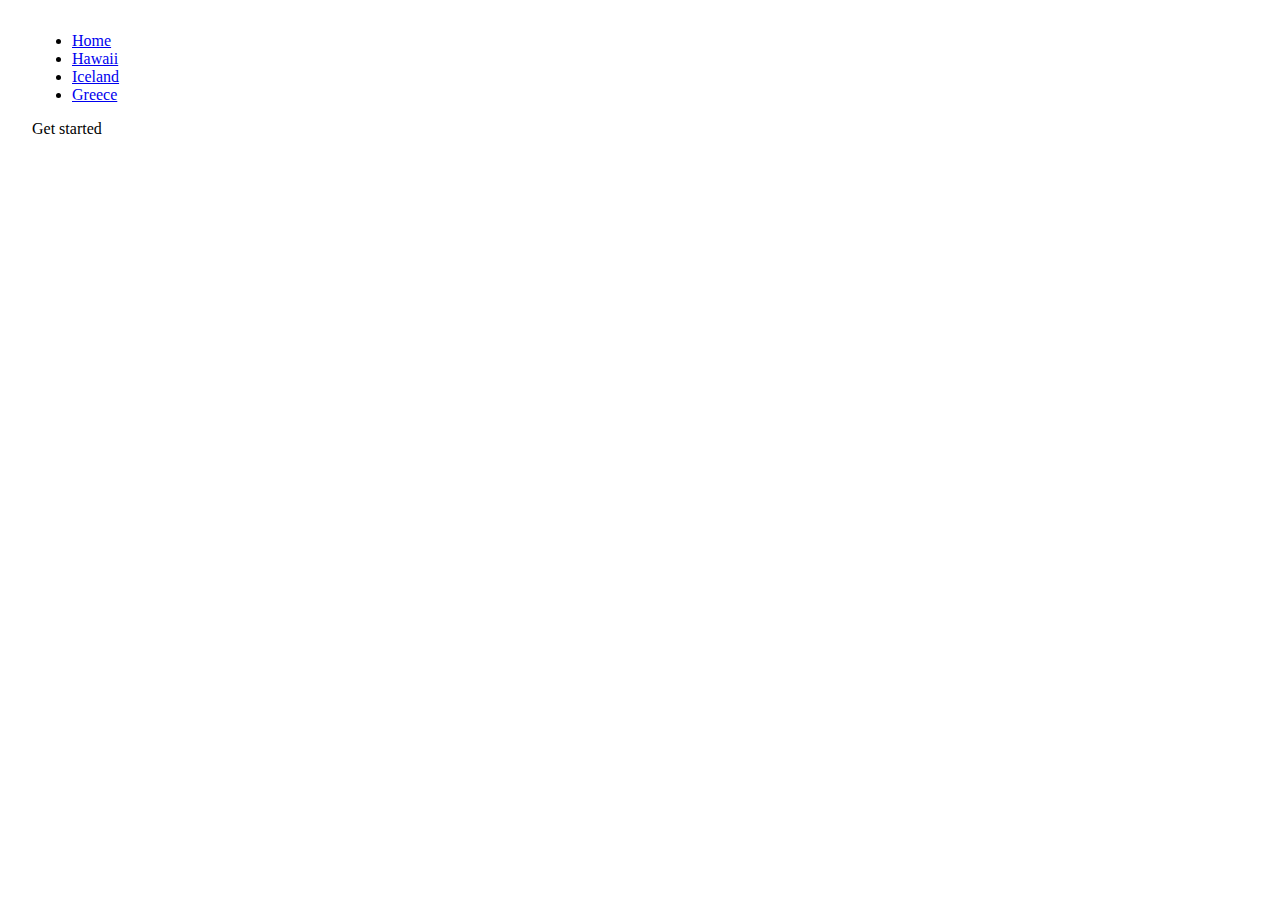
==== index.html @ dd5aca81 "Built out skeleton" ====
<!DOCTYPE html>
<html lang="en">
<head>
  <meta charset="UTF-8">
  <meta name="viewport" content="width=device-width, initial-scale=1.0">
  <link rel="stylesheet" href="./styles/main.css" />
  <title>Fly Away</title>
</head>
<body>
  <div class="title-bar">
    <div class="title-bar__title">
    </div>
    <nav class="title-bar__nav">
      <ul>
        <li class="nav-item nav-item--underlined"><a class=""href="index.html">Home</a></li>
        <li class="nav-item nav-item"><a href="./pages/hawaii.html">Hawaii</a></li>
        <li class="nav-item nav-item"><a href="./pages/iceland.html">Iceland</a></li>
        <li class="nav-item nav-item"><a href="./pages/greece.html">Greece</a></li>
      </ul>
    </nav>
  </div>

  <section class="hero">
    <div class="hero__column-left">
      <div class="hero__title">

      </div>
      <a class="btn btn--hero">Get started</a>
    </div>
    <div class="hero__column-right">
      <div class=hero__image>

      </div>
    </div>
  </section>

  <section class="recommendations">
    <div class="recommendations__title">

    </div>
    <div class="recommendations__cards">
      <div class="recommendations__card">
        <a href=""><img src="" alt=""></a>
        <div class="recommendations__card-title">
          
        </div>
      </div>
      <div class="recommendations__card">
        <a href=""><img src="" alt=""></a>
        <div class="recommendations__card-title">
          
        </div>
      </div>
      <div class="recommendations__card">
        <a href=""><img src="" alt=""></a>
        <div class="recommendations__card-title">
          
        </div>
      </div>
    </div>
  </section>
</body>
</html>
---- styles/main.css ----
html, body {
  margin: 0;
  padding: 0;
  margin: 16px;
}
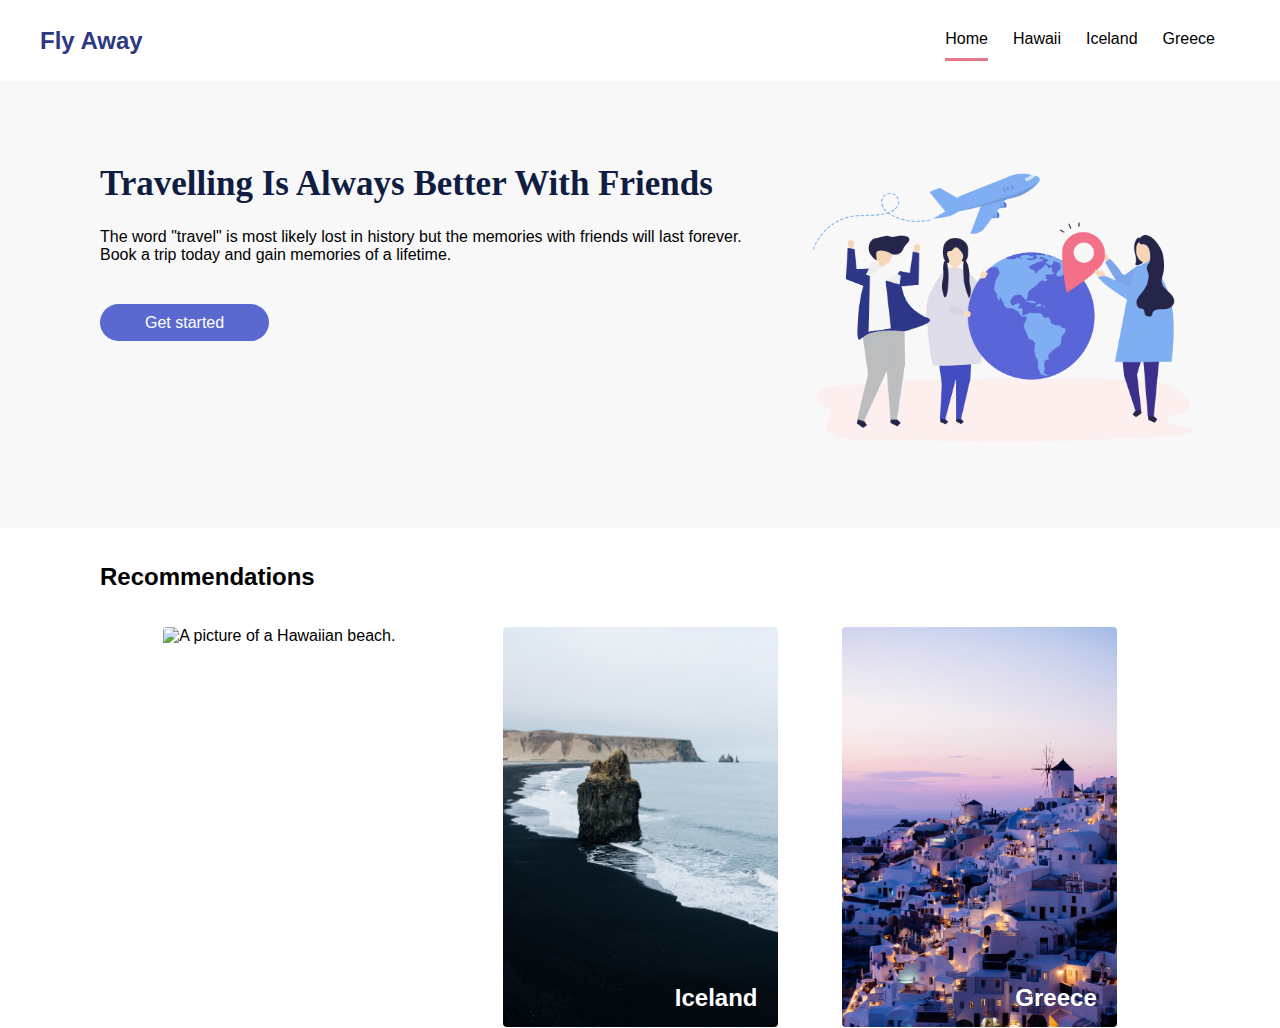
==== commit f6c7a838: "Finished styling index page" ====
--- a/index.html
+++ b/index.html
@@ -8,11 +8,10 @@
 </head>
 <body>
   <div class="title-bar">
-    <div class="title-bar__title">
-    </div>
-    <nav class="title-bar__nav">
-      <ul>
-        <li class="nav-item nav-item--underlined"><a class=""href="index.html">Home</a></li>
+    <h2 class="title-bar__title">Fly Away</h2>
+    <nav>
+      <ul class="title-bar__nav">
+        <li class="nav-item nav-item--underlined"><a href="index.html">Home</a></li>
         <li class="nav-item nav-item"><a href="./pages/hawaii.html">Hawaii</a></li>
         <li class="nav-item nav-item"><a href="./pages/iceland.html">Iceland</a></li>
         <li class="nav-item nav-item"><a href="./pages/greece.html">Greece</a></li>
@@ -22,40 +21,37 @@
 
   <section class="hero">
     <div class="hero__column-left">
-      <div class="hero__title">
-
-      </div>
-      <a class="btn btn--hero">Get started</a>
+      <h1 class="hero__slogan">Travelling is always better with friends</h1>
+      <p class="hero__description">The word "travel" is most likely lost in history but the memories with friends will last forever. Book a trip today and gain memories of a lifetime.</p>
+      <a class="hero__btn">Get started</a>
     </div>
     <div class="hero__column-right">
-      <div class=hero__image>
-
-      </div>
+      <img class="hero__image" src="assets/hero.png" alt="A graphic of friends travelling the world." />
     </div>
   </section>
 
   <section class="recommendations">
     <div class="recommendations__title">
-
+      <h2>Recommendations</h2>
     </div>
     <div class="recommendations__cards">
       <div class="recommendations__card">
-        <a href=""><img src="" alt=""></a>
-        <div class="recommendations__card-title">
-          
-        </div>
+        <a href="./pages/hawaii.html">
+          <img src="./assets/hawaii.jpg" alt="A picture of a Hawaiian beach." />
+        </a>
+        <h2 class="recommendations__card-title">Hawaii</h2>
       </div>
       <div class="recommendations__card">
-        <a href=""><img src="" alt=""></a>
-        <div class="recommendations__card-title">
-          
-        </div>
+        <a href="./pages/iceland.html">
+          <img src="./assets/iceland.jpg" alt="A picture of an Icelandic beach." />
+        </a>
+        <h2 class="recommendations__card-title">Iceland</h2>
       </div>
       <div class="recommendations__card">
-        <a href=""><img src="" alt=""></a>
-        <div class="recommendations__card-title">
-          
-        </div>
+        <a href="./pages/greece.html">
+          <img src="./assets/greece.jpg" alt="A picture of Santorini, Greece." />
+        </a>
+        <h2 class="recommendations__card-title">Greece</h2>
       </div>
     </div>
   </section>
--- a/styles/main.css
+++ b/styles/main.css
@@ -1,5 +1,121 @@
-html, body {
+body {
   margin: 0;
   padding: 0;
-  margin: 16px;
-}+  font-family: 'Segoe UI', Tahoma, Geneva, Verdana, sans-serif;
+  font-size: 16px;
+}
+
+ul {
+  list-style-type: none;
+}
+
+a {
+  text-decoration: none;
+  color: black;
+}
+
+.title-bar {
+  box-sizing: border-box;
+  display: flex;
+  justify-content: space-between;
+  align-items: center;
+  background-color: #FFFFFF;
+  width: 100%;
+  padding: 20px 40px;
+}
+
+.title-bar__title {
+  color: #2D3982;
+  margin: 0;
+}
+
+.title-bar__nav {
+  display: flex;
+  flex-direction: row;
+  margin: 0;
+  padding: 0;
+}
+
+.nav-item {
+  margin-right: 25px;
+  padding: 10px 0;
+}
+
+.nav-item--underlined {
+  border-bottom: 3px solid #E37889;
+}
+
+.hero {
+  background-color: #f8f8f8;
+  display: flex;
+  justify-content: space-between;
+  align-content: center;
+  padding: 60px 100px;
+}
+
+.hero__column-left {
+  width: 60%;
+}
+
+.hero__column-right {
+  width: 40%;
+}
+
+.hero__slogan {
+  font-family: "Comic Sans MS", "Comic Sans", cursive;
+  text-transform: capitalize;
+  font-size: 35px;
+  color: #101d42;
+}
+
+.hero__description {
+  margin-bottom: 50px;
+}
+
+.hero__image {
+  width: 100%;
+  padding-left: 40px;
+}
+
+.hero__btn {
+  background-color: #5969d0;
+  color: #FFFFFF;
+  padding: 10px 45px;
+  border-radius: 25px;
+}
+
+.recommendations {
+  width: 100%;
+}
+
+.recommendations__title {
+  padding: 15px 100px;
+}
+
+.recommendations__cards {
+  display: flex;
+  justify-content: space-evenly;
+  padding: 0 100px;
+}
+
+.recommendations__card {
+  border-radius: 5px;
+  border: 1px solid rgba(255, 255, 255, 0.2);
+  width: 275px;
+  height: 400px;
+  object-fit: cover;
+  overflow: hidden;
+  position: relative;
+}
+
+.recommendations__card img {
+  width: 120%;
+}
+
+.recommendations__card-title {
+  position: absolute;
+  margin: 0px;
+  bottom: 15px;
+  right: 20px;
+  color: #FFFFFF;
+}
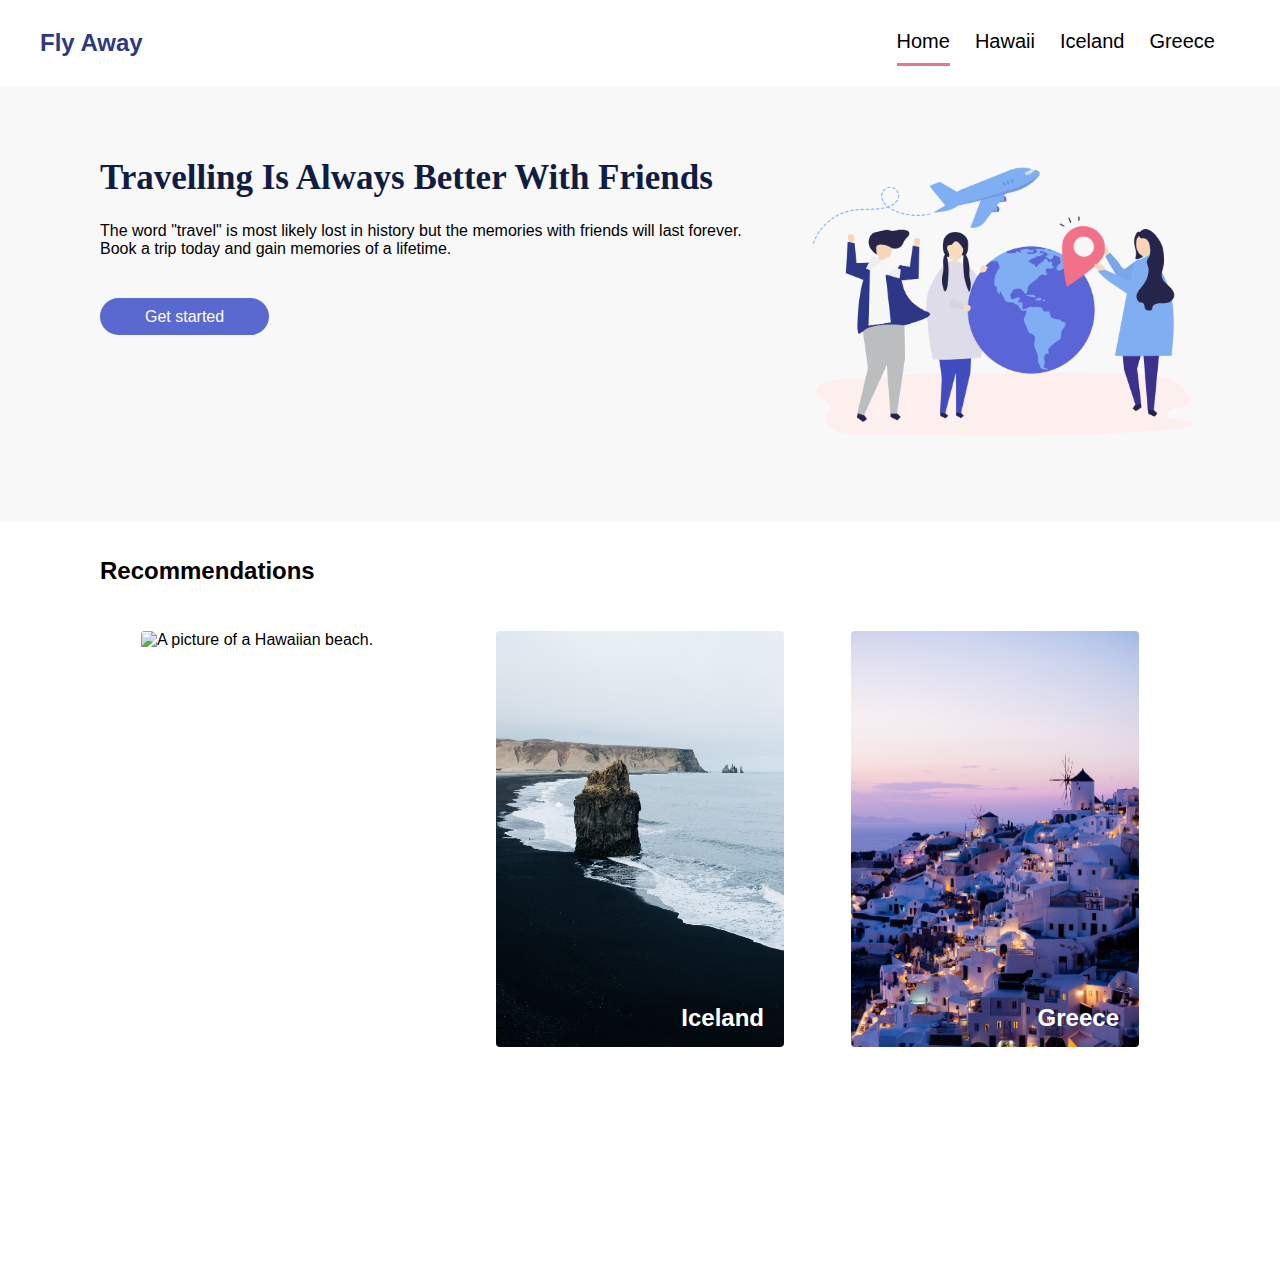
==== commit 09977f66: "Finished styling destination pages" ====
--- a/index.html
+++ b/index.html
@@ -12,9 +12,9 @@
     <nav>
       <ul class="title-bar__nav">
         <li class="nav-item nav-item--underlined"><a href="index.html">Home</a></li>
-        <li class="nav-item nav-item"><a href="./pages/hawaii.html">Hawaii</a></li>
-        <li class="nav-item nav-item"><a href="./pages/iceland.html">Iceland</a></li>
-        <li class="nav-item nav-item"><a href="./pages/greece.html">Greece</a></li>
+        <li class="nav-item"><a href="./pages/hawaii.html">Hawaii</a></li>
+        <li class="nav-item"><a href="./pages/iceland.html">Iceland</a></li>
+        <li class="nav-item"><a href="./pages/greece.html">Greece</a></li>
       </ul>
     </nav>
   </div>
@@ -35,23 +35,23 @@
       <h2>Recommendations</h2>
     </div>
     <div class="recommendations__cards">
-      <div class="recommendations__card">
+      <div class="card card--destination">
         <a href="./pages/hawaii.html">
           <img src="./assets/hawaii.jpg" alt="A picture of a Hawaiian beach." />
         </a>
-        <h2 class="recommendations__card-title">Hawaii</h2>
+        <h2 class="card__title">Hawaii</h2>
       </div>
-      <div class="recommendations__card">
+      <div class="card card--destination">
         <a href="./pages/iceland.html">
           <img src="./assets/iceland.jpg" alt="A picture of an Icelandic beach." />
         </a>
-        <h2 class="recommendations__card-title">Iceland</h2>
+        <h2 class="card__title">Iceland</h2>
       </div>
-      <div class="recommendations__card">
+      <div class="card card--destination">
         <a href="./pages/greece.html">
           <img src="./assets/greece.jpg" alt="A picture of Santorini, Greece." />
         </a>
-        <h2 class="recommendations__card-title">Greece</h2>
+        <h2 class="card__title">Greece</h2>
       </div>
     </div>
   </section>
--- a/styles/main.css
+++ b/styles/main.css
@@ -3,6 +3,7 @@
   padding: 0;
   font-family: 'Segoe UI', Tahoma, Geneva, Verdana, sans-serif;
   font-size: 16px;
+  width: 100vw;
 }
 
 ul {
@@ -21,7 +22,10 @@
   align-items: center;
   background-color: #FFFFFF;
   width: 100%;
-  padding: 20px 40px;
+  padding: 1.25rem 2.5rem;
+  position: fixed;
+  top: 0;
+  z-index: 1;
 }
 
 .title-bar__title {
@@ -37,8 +41,16 @@
 }
 
 .nav-item {
-  margin-right: 25px;
-  padding: 10px 0;
+  margin-right: 1.563rem;
+  padding: 0.625rem 0;
+}
+
+.nav-item a {
+  font-size: 1.25rem;
+}
+
+.nav-item:hover {
+  border-bottom: 3px solid #E37889;
 }
 
 .nav-item--underlined {
@@ -50,7 +62,7 @@
   display: flex;
   justify-content: space-between;
   align-content: center;
-  padding: 60px 100px;
+  padding: 8.438rem 6.25rem 60px 6.25rem;
 }
 
 .hero__column-left {
@@ -64,58 +76,74 @@
 .hero__slogan {
   font-family: "Comic Sans MS", "Comic Sans", cursive;
   text-transform: capitalize;
-  font-size: 35px;
+  font-size: 2.188rem;
   color: #101d42;
 }
 
 .hero__description {
-  margin-bottom: 50px;
+  margin-bottom: 3.125rem;
 }
 
 .hero__image {
   width: 100%;
-  padding-left: 40px;
+  padding-left: 2.5rem;
 }
 
 .hero__btn {
   background-color: #5969d0;
   color: #FFFFFF;
-  padding: 10px 45px;
-  border-radius: 25px;
+  padding: 0.625rem 2.813rem;
+  border-radius: 1.563rem;
 }
 
 .recommendations {
   width: 100%;
+  margin-bottom: 100px;
 }
 
 .recommendations__title {
-  padding: 15px 100px;
+  padding: 0.938rem 6.25rem 0 6.25rem;
 }
 
 .recommendations__cards {
   display: flex;
   justify-content: space-evenly;
-  padding: 0 100px;
+  padding: 0 6.25rem 6.25rem 6.25rem;
 }
 
-.recommendations__card {
+.card {
   border-radius: 5px;
   border: 1px solid rgba(255, 255, 255, 0.2);
-  width: 275px;
-  height: 400px;
+  width: 18rem;
+  height: 26rem;
+  margin: 1.563rem;
+  background-color: #FFFFFF;
+  box-shadow: 0 4px 4px rgba(255, 255, 255, 0.2);
+}
+
+.card--destination {
   object-fit: cover;
   overflow: hidden;
   position: relative;
 }
 
-.recommendations__card img {
+.card img {
   width: 120%;
 }
 
-.recommendations__card-title {
+.card img:hover {
+  -webkit-filter: brightness(70%);
+  -webkit-transition: all 1s ease;
+  -moz-transition: all 1s ease;
+  -o-transition: all 1s ease;
+  -ms-transition: all 1s ease;
+  transition: all 1s ease;
+}
+
+.card__title {
   position: absolute;
-  margin: 0px;
-  bottom: 15px;
-  right: 20px;
+  margin: 0;
+  bottom: 0.938rem;
+  right: 1.25rem;
   color: #FFFFFF;
 }
